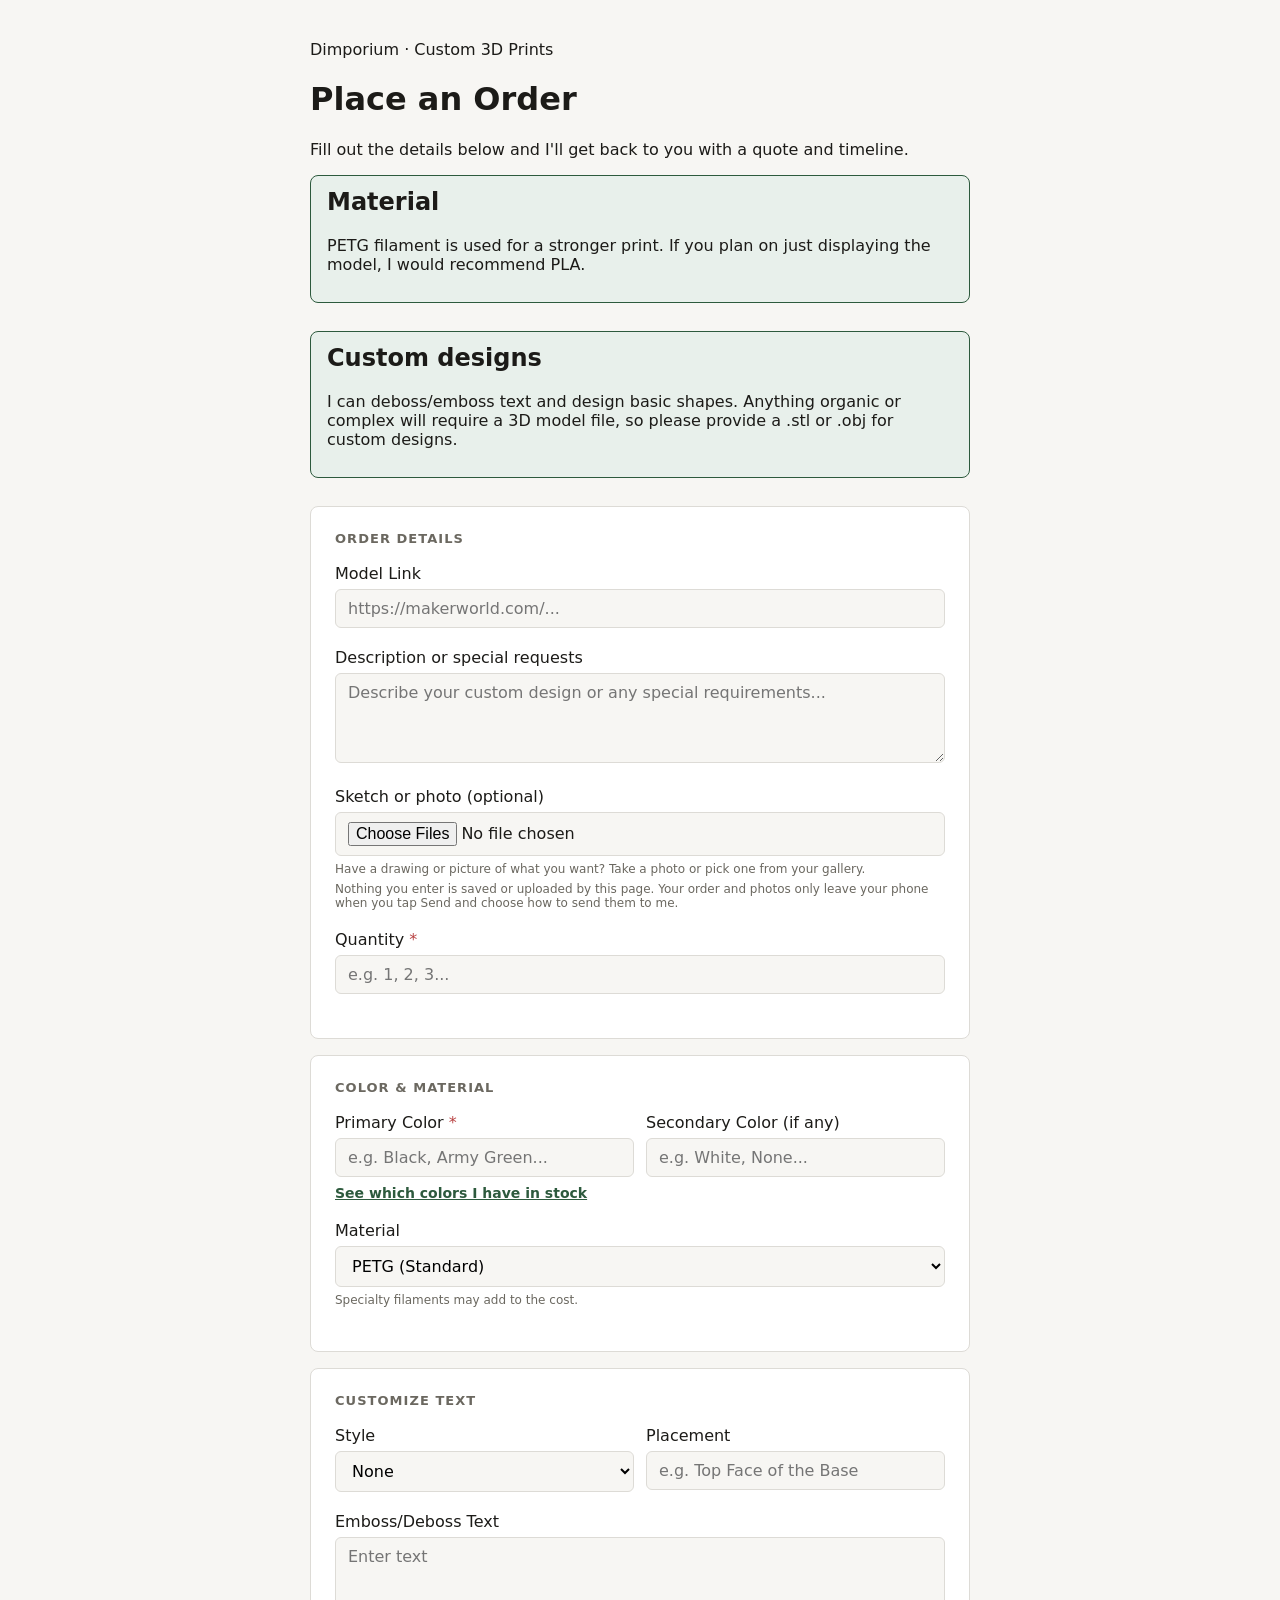
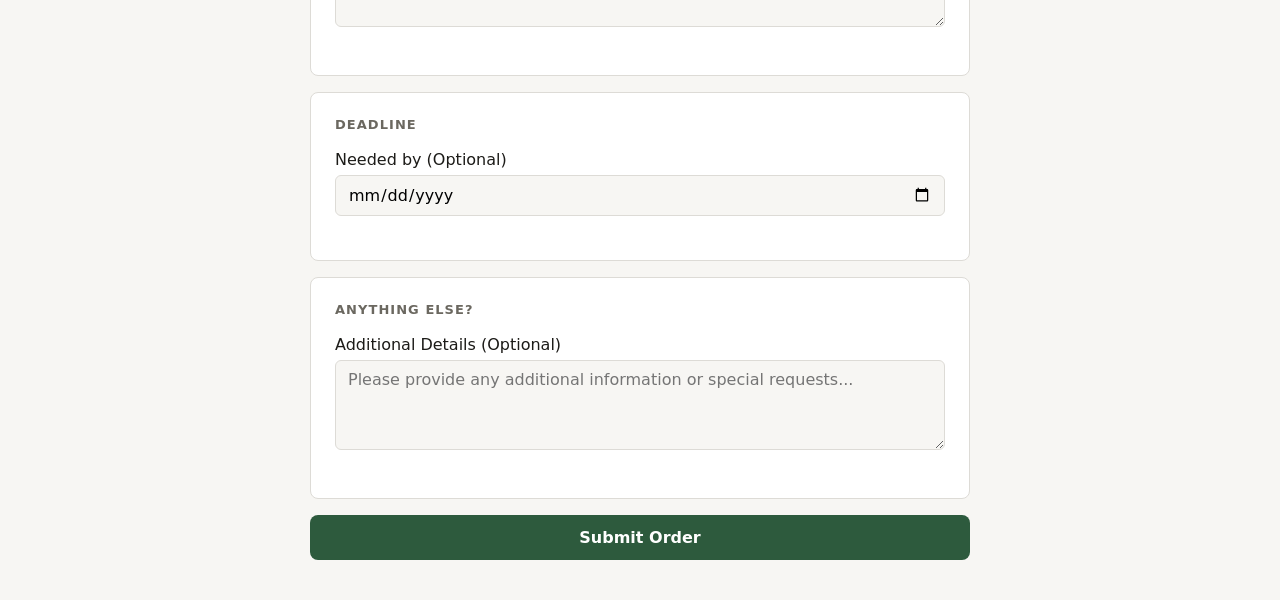
==== index.html @ b086b02b "Add in-stock colors page" ====
<!DOCTYPE html>
<html lang="en">

<head>
    <meta charset="UTF-8">
    <meta name="viewport" content="width=device-width, initial-scale=1.0">
    <title>Print Order</title>
    <link rel="stylesheet" href="style.css">
</head>


<body>
    <div class="container">
        <header>
            <span class="brand-name">Dimporium · Custom 3D Prints</span>
            <h1>Place an Order</h1>
            <p class="subtitle">Fill out the details below and I'll get back to you with a quote and timeline.</p>
        </header>




        <div class="notice">
            <h2>Material</h2>
            <p>PETG filament is used for a stronger print. If you plan on just displaying the model, I would
                recommend
                PLA.</p>
        </div>

        <div class="notice">
            <h2>Custom designs</h2>
            <p>I can deboss/emboss text and design basic shapes. Anything organic or complex will require a 3D model
                file, so please provide a .stl or .obj for custom designs.</p>
        </div>

        <form id="orderForm">
            <div class="card">
                <h2>Order Details</h2>

                <div class="field">
                    <label for="modelLink">Model Link</label>
                    <input type="url" id="modelLink" name="modelLink" placeholder="https://makerworld.com/...">
                </div>

                <div class="field">
                    <label for="description">Description or special requests</label>
                    <textarea id="description" name="description"
                        placeholder="Describe your custom design or any special requirements..."></textarea>
                </div>

                <div class="field">
                    <label for="sketch">Sketch or photo (optional)</label>
                    <input type="file" id="sketch" name="sketch" accept="image/*" multiple>
                    <p class="field-note">Have a drawing or picture of what you want? Take a photo or pick one from your
                        gallery.</p>
                    <p class="field-note">Nothing you enter is saved or uploaded by this page. Your order and photos
                        only
                        leave your phone when you tap Send and choose how to send them to me.</p>
                </div>

                <div class="field">
                    <label for="quantity">Quantity <span class="req">*</span></label>
                    <input type="text" id="quantity" name="quantity" placeholder="e.g. 1, 2, 3..." required>

                </div>
            </div>
            <div class="card">
                <h2>Color &amp; Material</h2>
                <div class="row">
                    <div class="field">
                        <label for="primaryColor">Primary Color <span class="req">*</span></label>
                        <input type="text" id="primaryColor" name="primaryColor" placeholder="e.g. Black, Army Green..."
                            required>
                    </div>

                    <div class="field">
                        <label for="secondaryColor">Secondary Color (if any)</label>
                        <input type="text" id="secondaryColor" name="secondaryColor" placeholder="e.g. White, None...">
                    </div>
                </div>

                <p class="field-note"><a href="colors.html" target="_blank">See which colors I have in stock</a></p>

                <div class="field">
                    <label for="material">Material</label>
                    <select id="material" name="material">
                        <option value="petg">PETG (Standard)</option>
                        <option value="pla">PLA (Display Pieces)</option>
                        <option value="silk">Silk (Shiny Finish)</option>
                        <option value="glow">Glow in the Dark</option>
                        <option value="other">Other (Specify in Description)</option>
                    </select>
                    <p class="field-note">Specialty filaments may add to the cost.</p>
                </div>

            </div>
            <div class="card">
                <h2>Customize Text</h2>

                <div class="row">
                    <div class="field">
                        <label for="textStyle">Style</label>
                        <select id="textStyle" name="textStyle">
                            <option value="none">None</option>
                            <option value="emboss">Emboss</option>
                            <option value="deboss">Deboss</option>
                        </select>
                    </div>

                    <div class="field">
                        <label for="Placement">Placement</label>
                        <input type="text" id="Placement" name="Placement" placeholder="e.g. Top Face of the Base">
                    </div>
                </div>

                <div class="field">
                    <label for="embossText">Emboss/Deboss Text</label>
                    <textarea id="embossText" name="embossText" placeholder="Enter text"></textarea>
                </div>
            </div>

            <div class="card">
                <h2>Deadline</h2>

                <div class="field">
                    <label for="deadline">Needed by (Optional)</label>
                    <input type="date" id="deadline" name="deadline">
                </div>
            </div>

            <div class="card">
                <h2>Anything Else?</h2>
                <div class="field">
                    <label for="otherNotes">Additional Details (Optional)</label>
                    <textarea id="otherNotes" name="otherNotes"
                        placeholder="Please provide any additional information or special requests..."></textarea>
                </div>
            </div>


            <button type="submit">Submit Order</button>
        </form>
        <div id="successScreen" class="success" hidden>
            <h2>Your order summary is ready</h2>
            <p>Tap <strong>Send Order</strong>, choose your email app, and send it to <strong>
                    dimporium3d@gmail.com</strong></p>
            <pre id="summaryText"></pre>
            <button type="button" id="sendBtn">Send Order</button>
            <button type="button" id="copyBtn" class="btn-secondary">Copy Summary</button>
            <button type="button" id="resetBtn" class="btn-secondary">Start a new order</button>
        </div>
    </div>
    <script src="script.js"></script>
</body>

</html>
---- style.css ----
:root {
    --bg: #f7f6f3;
    --surface: #ffffff;
    --border: #dddbd6;
    --text: #1c1b18;
    --muted: #6b6860;
    --accent: #2d5a3d;
    --danger: #b84040;
    --accent-light: #e8f0eb;
    --warning: #9a6b00;
    color-scheme: light dark;
}

body {
    font-family: system-ui, sans-serif;
    background: var(--bg);
    color: var(--text);
    margin: 0;
    padding: 40px 16px;
}

.container {
    max-width: 660px;
    margin: 0 auto;
}

.card {
    background: var(--surface);
    border: 1px solid var(--border);
    border-radius: 8px;
    padding: 24px;
    margin-bottom: 16px;
}

.card h2 {
    margin: 0 0 18px;
    font-size: 13px;
    text-transform: uppercase;
    letter-spacing: 0.08em;
    color: var(--muted);
}

.field {
    margin-bottom: 20px;
}

label {
    display: block;
    font-weight: 500;
    margin-bottom: 6px;
}

input,
select,
textarea {
    width: 100%;
    font: inherit;
    padding: 9px 12px;
    border: 1px solid var(--border);
    border-radius: 6px;
    background: var(--bg);
    box-sizing: border-box;
}

textarea {
    min-height: 90px;
    resize: vertical;
}


button {
    width: 100%;
    background: var(--accent);
    color: #ffffff;
    border: none;
    border-radius: 8px;
    padding: 13px;
    font: inherit;
    font-weight: 600;
    cursor: pointer;
}

.notice {
    background: var(--accent-light);
    border: 1px solid var(--accent);
    border-radius: 8px;
    padding: 12px 16px;
    margin-bottom: 28px;
}

.notice h2 {
    margin-top: 0;
}

.row {
    display: grid;
    grid-template-columns: 1fr 1fr;
    gap: 12px;
}

@media (max-width: 480px) {
    .row {
        grid-template-columns: 1fr;
    }
}

.req {
    color: var(--danger);
}

.field-note {
    font-size: 12px;
    color: var(--muted);
    margin: 6px 0 0;
}

.success pre {
    text-align: left;
    background: var(--bg);
    border: 1px solid var(--border);
    border-radius: 6px;
    padding: 16px;
    font-size: 13px;
    white-space: pre-wrap;
}

.success {
    text-align: center;
    background: var(--surface);
    border: 1px solid var(--border);
    border-radius: 8px;
    padding: 24px;
    margin-bottom: 16px;
}

.success h2 {
    margin-top: 0;
}


.btn-secondary {
    background: none;
    color: var(--text);
    border: 1px solid var(--border);
    margin-top: 12px;
}

input:focus,
select:focus,
textarea:focus {
    outline: none;
    border-color: var(--accent);
    box-shadow: 0 0 0 3px color-mix(in srgb, var(--accent) 25%, transparent);
}

button:hover {
    opacity: 0.9;
}

@media (prefers-color-scheme: dark) {
    :root {
        --bg: #161614;
        --surface: #1f1f1c;
        --border: #2e2e2a;
        --text: #e8e6e0;
        --muted: #8a8880;
        --accent: #4a8a60;
        --accent-light: #1a2e22;
        --danger: #e06060;
        --warning: #9a6b00;
    }
}

.color-grid {
    display: grid;
    grid-template-columns: repeat(auto-fill, minmax(140px, 1fr));
    gap: 12px;
}

.color-item {
    border: 1px solid var(--border);
    border-radius: 8px;
    overflow: hidden;
    background: var(--bg);
}

.color-chip {
    height: 72px;
    border-bottom: 1px solid var(--border);
}

.color-name {
    font-weight: 600;
    margin: 10px 12px 2px;
}

.color-details {
    font-size: 12px;
    color: var(--muted);
    margin: 0 12px;
}

.level {
    display: inline-block;
    margin: 8px 12px 12px;
    padding: 2px 8px;
    border-radius: 999px;
    font-size: 12px;
    font-weight: 600;
}

.level-plenty {
    background: var(--accent-light);
    color: var(--accent);
}

.level-limited {
    background: color-mix(in srgb, var(--warning) 15%, transparent);
    color: var(--warning);
}

.level-low {
    background: color-mix(in srgb, var(--danger) 15%, transparent);
    color: var(--danger);
}

.back-link {
    display: block;
    text-align: center;
    color: var(--accent);
    font-weight: 600;
    margin: 8px 0 24px;
}

#updated {
    margin-bottom: 8px;
}

.row+.field-note {
    margin: -12px 0 20px;
    font-size: 14px;
    font-weight: 600;
}

.field-note a {
    color: var(--accent);
}
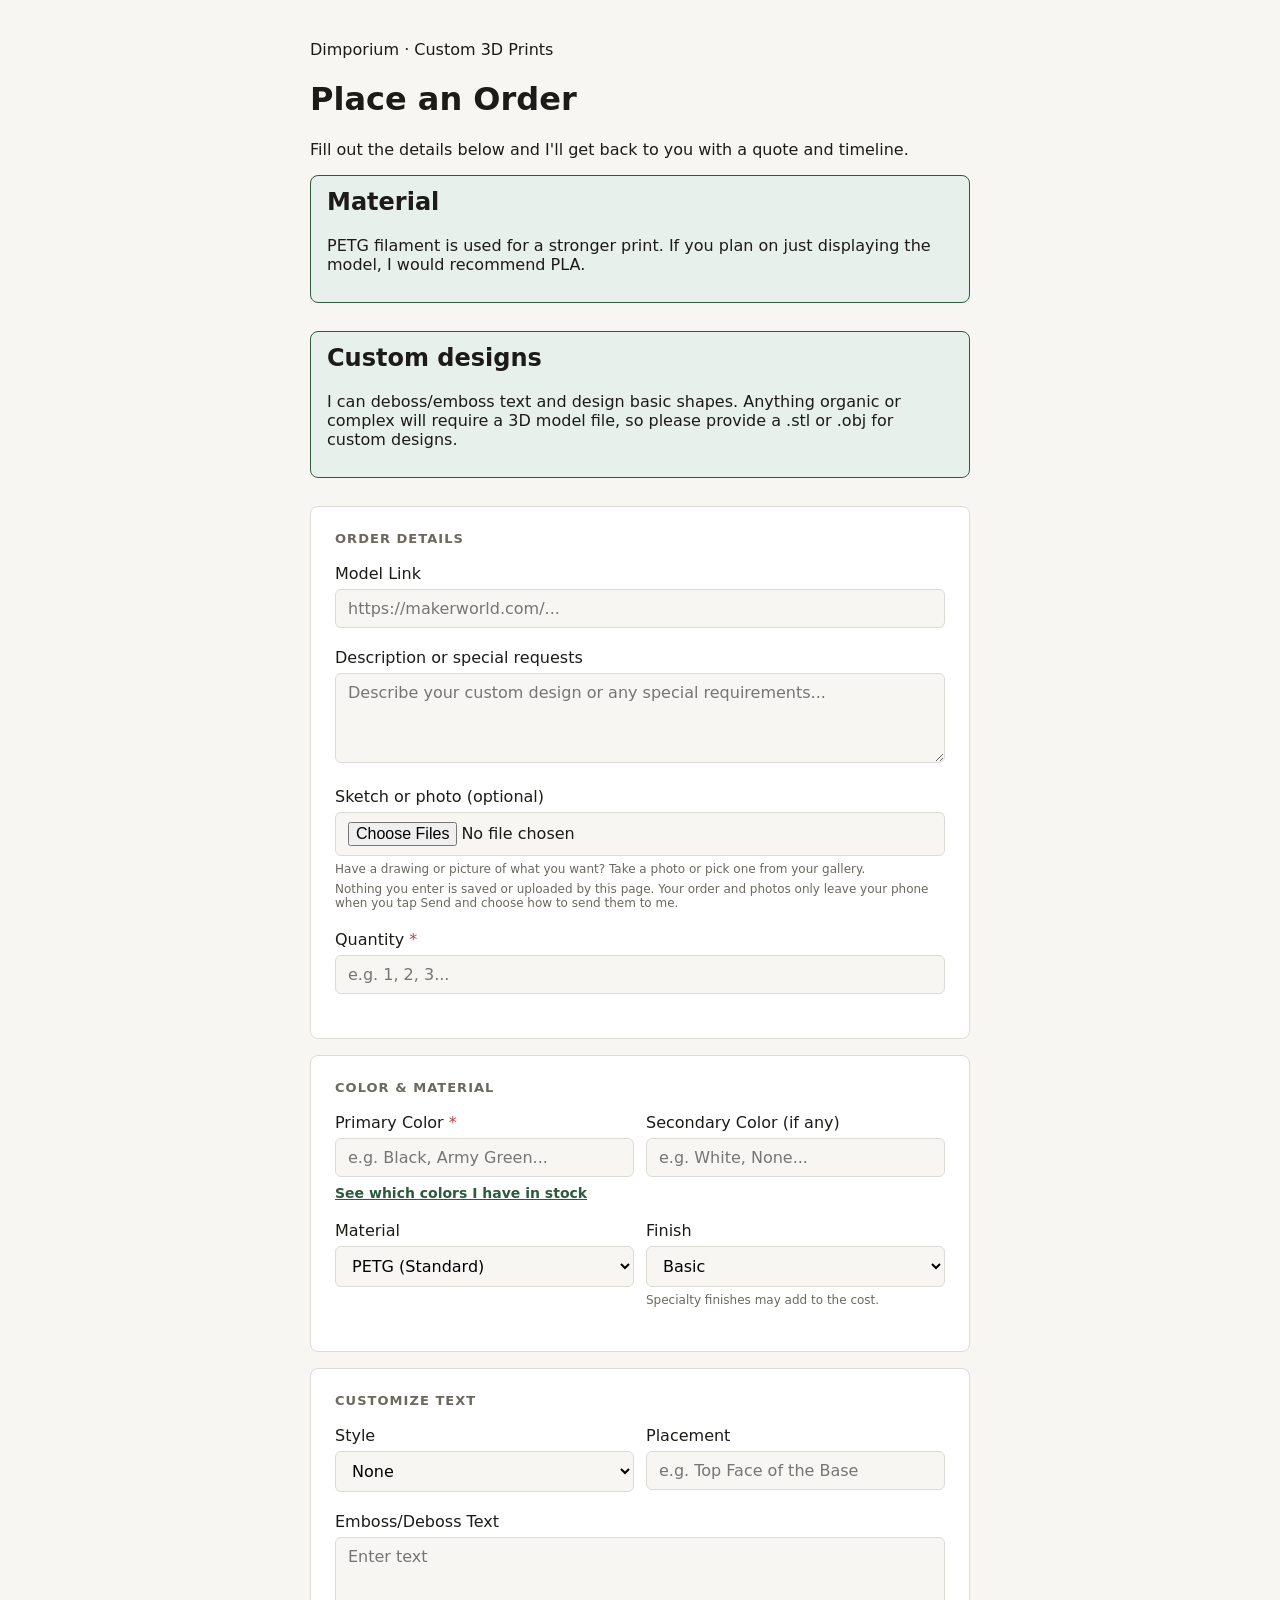
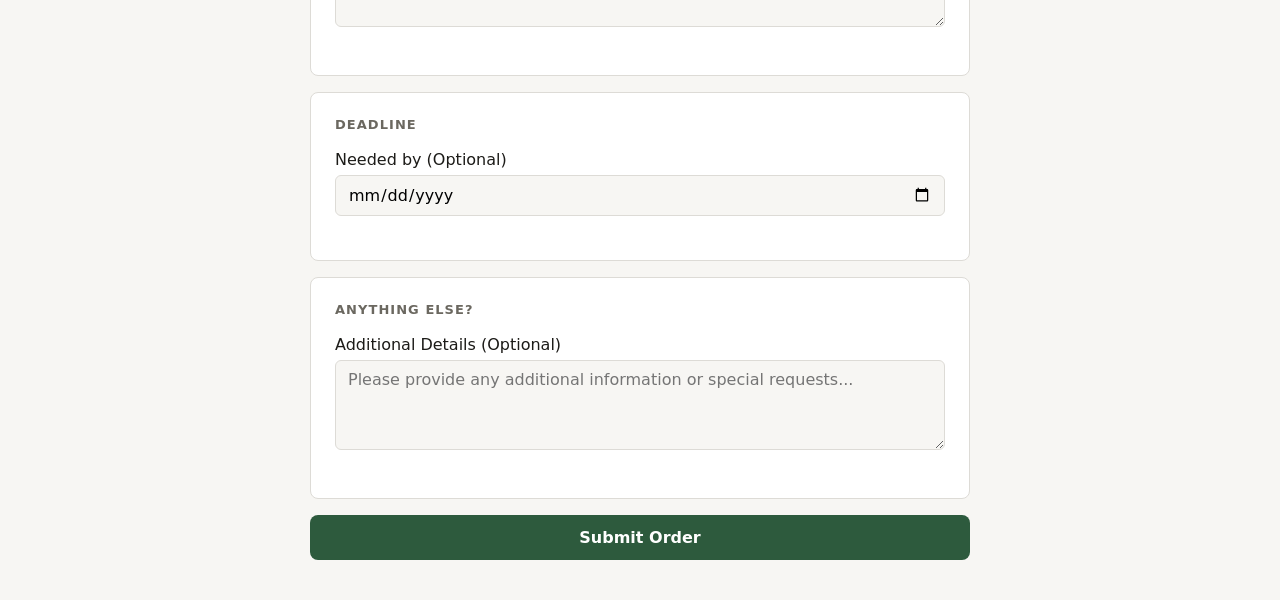
==== commit e599bf05: "Add finish to order form and color page" ====
--- a/index.html
+++ b/index.html
@@ -81,16 +81,28 @@
 
                 <p class="field-note"><a href="colors.html" target="_blank">See which colors I have in stock</a></p>
 
-                <div class="field">
-                    <label for="material">Material</label>
-                    <select id="material" name="material">
-                        <option value="petg">PETG (Standard)</option>
-                        <option value="pla">PLA (Display Pieces)</option>
-                        <option value="silk">Silk (Shiny Finish)</option>
-                        <option value="glow">Glow in the Dark</option>
-                        <option value="other">Other (Specify in Description)</option>
-                    </select>
-                    <p class="field-note">Specialty filaments may add to the cost.</p>
+                <div class="row">
+                    <div class="field">
+                        <label for="material">Material</label>
+                        <select id="material" name="material">
+                            <option value="petg">PETG (Standard)</option>
+                            <option value="pla">PLA (Display Pieces)</option>
+                            <option value="other">Other (Specify in Description)</option>
+                        </select>
+                    </div>
+                    <div class="field">
+                        <label for="finish">Finish</label>
+                        <select id="finish" name="finish">
+                            <option>Basic</option>
+                            <option>Matte</option>
+                            <option>Silk</option>
+                            <option>Glow</option>
+                            <option>Sparkle</option>
+                            <option>Marble</option>
+                            <option>Wood</option>
+                        </select>
+                        <p class="field-note">Specialty finishes may add to the cost.</p>
+                    </div>
                 </div>
 
             </div>
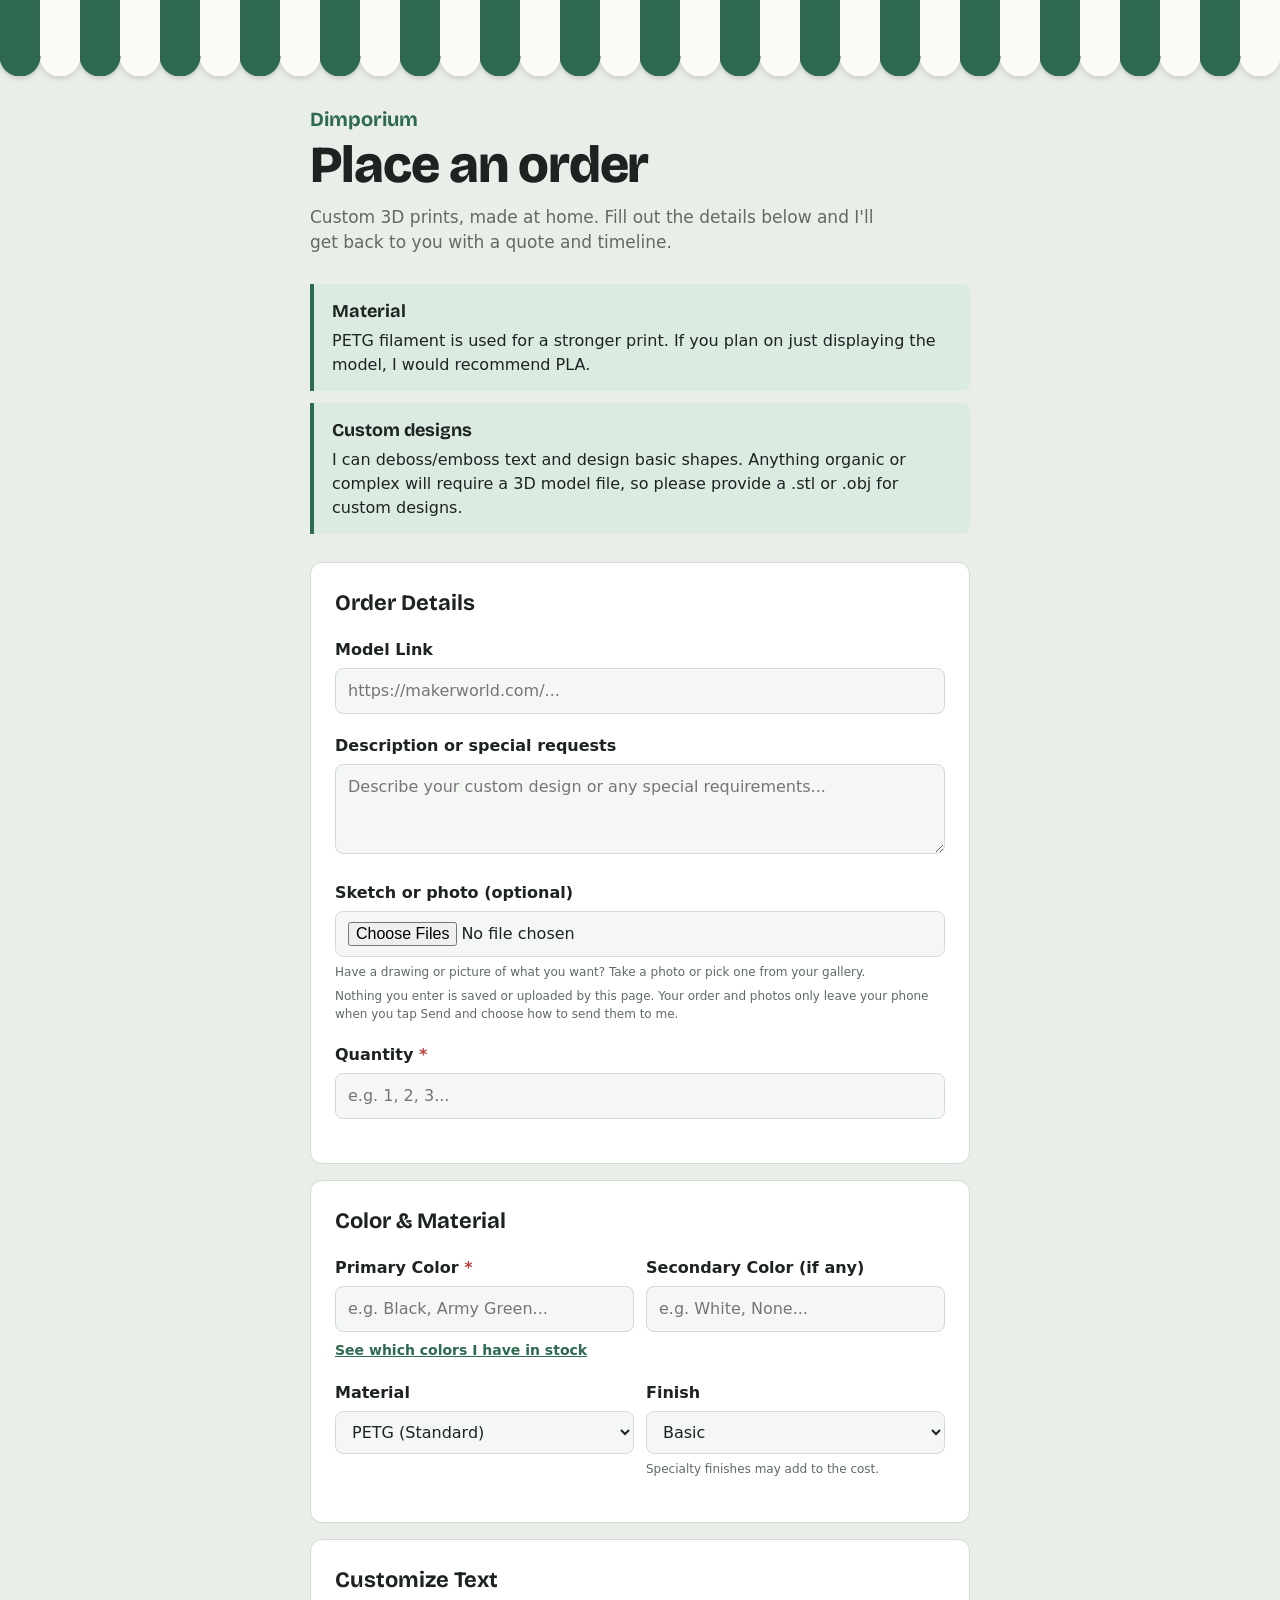
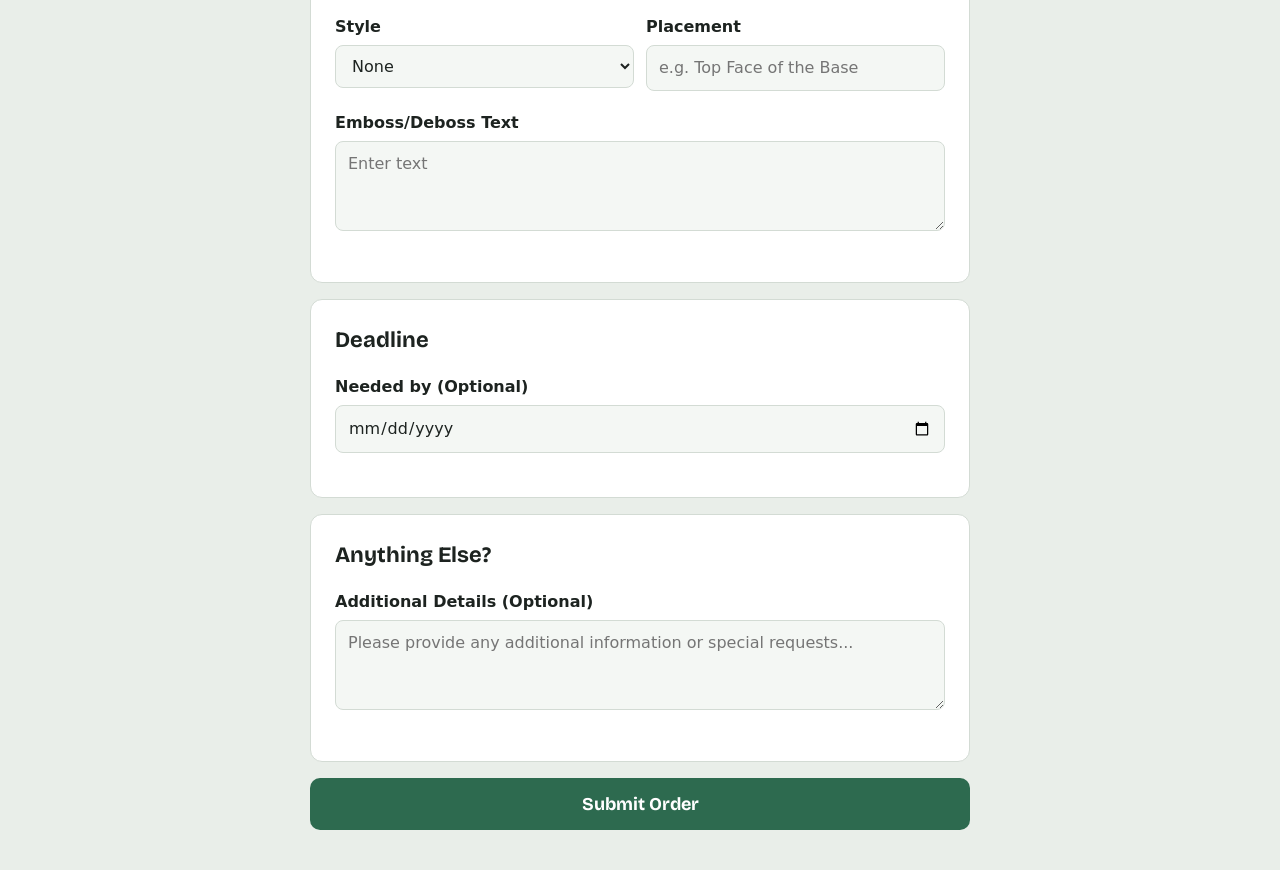
==== commit 50af3e99: "Change page design" ====
--- a/index.html
+++ b/index.html
@@ -5,16 +5,23 @@
     <meta charset="UTF-8">
     <meta name="viewport" content="width=device-width, initial-scale=1.0">
     <title>Print Order</title>
+    <link rel="preconnect" href="https://fonts.googleapis.com">
+    <link rel="preconnect" href="https://fonts.gstatic.com" crossorigin>
+    <link
+        href="https://fonts.googleapis.com/css2?family=Bricolage+Grotesque:opsz,wght@12..96,700;12..96,800&display=swap"
+        rel="stylesheet">
     <link rel="stylesheet" href="style.css">
 </head>
 
 
 <body>
+    <div class="awning" aria-hidden="true"></div>
     <div class="container">
         <header>
-            <span class="brand-name">Dimporium · Custom 3D Prints</span>
-            <h1>Place an Order</h1>
-            <p class="subtitle">Fill out the details below and I'll get back to you with a quote and timeline.</p>
+            <p class="brand-name">Dimporium</p>
+            <h1>Place an order</h1>
+            <p class="subtitle">Custom 3D prints, made at home. Fill out the details below and I'll get back to you with
+                a quote and timeline.</p>
         </header>
 
 
--- a/style.css
+++ b/style.css
@@ -1,43 +1,155 @@
 :root {
-    --bg: #f7f6f3;
+    --bg: #e9eee9;
     --surface: #ffffff;
-    --border: #dddbd6;
-    --text: #1c1b18;
-    --muted: #6b6860;
-    --accent: #2d5a3d;
+    --field: #f4f7f4;
+    --border: #d3dbd4;
+    --text: #1d2320;
+    --muted: #5f6b63;
+    --accent: #2d6a4f;
+    --accent-light: #dcebe2;
+    --awning: #2d6a4f;
+    --awning-light: #fbfaf5;
     --danger: #b84040;
-    --accent-light: #e8f0eb;
     --warning: #9a6b00;
+    --heading-font: "Bricolage Grotesque", system-ui, sans-serif;
     color-scheme: light dark;
+}
+
+@media (prefers-color-scheme: dark) {
+    :root {
+        --bg: #171b19;
+        --surface: #202623;
+        --field: #1a1f1c;
+        --border: #313a35;
+        --text: #e6ebe7;
+        --muted: #93a098;
+        --accent: #5fae86;
+        --accent-light: #1f3328;
+        --awning: #2d6a4f;
+        --awning-light: #d9ddd6;
+        --danger: #e06060;
+        --warning: #e0b040;
+    }
 }
 
 body {
     font-family: system-ui, sans-serif;
+    line-height: 1.5;
     background: var(--bg);
     color: var(--text);
     margin: 0;
-    padding: 40px 16px;
+}
+
+/* The shop awning from the Dimporium logo */
+.awning {
+    position: relative;
+    height: 56px;
+    background: repeating-linear-gradient(90deg,
+            var(--awning) 0 40px,
+            var(--awning-light) 40px 80px);
+    transform-origin: top;
+    animation: unroll 0.7s ease-out;
+}
+
+.awning::after {
+    content: "";
+    position: absolute;
+    top: 100%;
+    left: 0;
+    right: 0;
+    height: 20px;
+    background:
+        radial-gradient(circle at 20px 0, var(--awning) 20px, transparent 21px) 0 0 / 80px 20px repeat-x,
+        radial-gradient(circle at 60px 0, var(--awning-light) 20px, transparent 21px) 0 0 / 80px 20px repeat-x;
+    filter: drop-shadow(0 3px 2px rgb(0 0 0 / 0.12));
+}
+
+@keyframes unroll {
+    from {
+        transform: scaleY(0);
+    }
+
+    to {
+        transform: scaleY(1);
+    }
+}
+
+@media (prefers-reduced-motion: reduce) {
+    .awning {
+        animation: none;
+    }
 }
 
 .container {
     max-width: 660px;
     margin: 0 auto;
+    padding: 48px 16px 40px;
+}
+
+header {
+    margin-bottom: 28px;
+}
+
+.brand-name {
+    font-family: var(--heading-font);
+    font-weight: 700;
+    font-size: 20px;
+    color: var(--accent);
+    margin: 0;
+}
+
+h1 {
+    font-family: var(--heading-font);
+    font-weight: 800;
+    font-size: clamp(36px, 9vw, 52px);
+    line-height: 1.05;
+    letter-spacing: -0.02em;
+    margin: 4px 0 12px;
+}
+
+.subtitle {
+    font-size: 17px;
+    color: var(--muted);
+    margin: 0;
+    max-width: 34em;
 }
 
 .card {
     background: var(--surface);
     border: 1px solid var(--border);
-    border-radius: 8px;
+    border-radius: 12px;
     padding: 24px;
     margin-bottom: 16px;
 }
 
 .card h2 {
+    font-family: var(--heading-font);
+    font-weight: 700;
+    font-size: 22px;
     margin: 0 0 18px;
-    font-size: 13px;
-    text-transform: uppercase;
-    letter-spacing: 0.08em;
-    color: var(--muted);
+}
+
+.notice {
+    background: var(--accent-light);
+    border-left: 4px solid var(--accent);
+    border-radius: 0 8px 8px 0;
+    padding: 14px 18px;
+    margin-bottom: 12px;
+}
+
+.notice h2 {
+    font-family: var(--heading-font);
+    font-size: 18px;
+    margin: 0 0 4px;
+}
+
+.notice p {
+    margin: 0;
+}
+
+form,
+#colorList {
+    margin-top: 28px;
 }
 
 .field {
@@ -46,7 +158,7 @@
 
 label {
     display: block;
-    font-weight: 500;
+    font-weight: 600;
     margin-bottom: 6px;
 }
 
@@ -55,94 +167,17 @@
 textarea {
     width: 100%;
     font: inherit;
-    padding: 9px 12px;
-    border: 1px solid var(--border);
-    border-radius: 6px;
-    background: var(--bg);
+    padding: 10px 12px;
+    border: 1px solid var(--border);
+    border-radius: 8px;
+    background: var(--field);
+    color: var(--text);
     box-sizing: border-box;
 }
 
 textarea {
     min-height: 90px;
     resize: vertical;
-}
-
-
-button {
-    width: 100%;
-    background: var(--accent);
-    color: #ffffff;
-    border: none;
-    border-radius: 8px;
-    padding: 13px;
-    font: inherit;
-    font-weight: 600;
-    cursor: pointer;
-}
-
-.notice {
-    background: var(--accent-light);
-    border: 1px solid var(--accent);
-    border-radius: 8px;
-    padding: 12px 16px;
-    margin-bottom: 28px;
-}
-
-.notice h2 {
-    margin-top: 0;
-}
-
-.row {
-    display: grid;
-    grid-template-columns: 1fr 1fr;
-    gap: 12px;
-}
-
-@media (max-width: 480px) {
-    .row {
-        grid-template-columns: 1fr;
-    }
-}
-
-.req {
-    color: var(--danger);
-}
-
-.field-note {
-    font-size: 12px;
-    color: var(--muted);
-    margin: 6px 0 0;
-}
-
-.success pre {
-    text-align: left;
-    background: var(--bg);
-    border: 1px solid var(--border);
-    border-radius: 6px;
-    padding: 16px;
-    font-size: 13px;
-    white-space: pre-wrap;
-}
-
-.success {
-    text-align: center;
-    background: var(--surface);
-    border: 1px solid var(--border);
-    border-radius: 8px;
-    padding: 24px;
-    margin-bottom: 16px;
-}
-
-.success h2 {
-    margin-top: 0;
-}
-
-
-.btn-secondary {
-    background: none;
-    color: var(--text);
-    border: 1px solid var(--border);
-    margin-top: 12px;
 }
 
 input:focus,
@@ -153,24 +188,96 @@
     box-shadow: 0 0 0 3px color-mix(in srgb, var(--accent) 25%, transparent);
 }
 
+button {
+    width: 100%;
+    background: var(--accent);
+    color: #ffffff;
+    border: none;
+    border-radius: 10px;
+    padding: 15px;
+    font-family: var(--heading-font);
+    font-size: 18px;
+    font-weight: 700;
+    cursor: pointer;
+}
+
 button:hover {
     opacity: 0.9;
 }
 
-@media (prefers-color-scheme: dark) {
-    :root {
-        --bg: #161614;
-        --surface: #1f1f1c;
-        --border: #2e2e2a;
-        --text: #e8e6e0;
-        --muted: #8a8880;
-        --accent: #4a8a60;
-        --accent-light: #1a2e22;
-        --danger: #e06060;
-        --warning: #9a6b00;
-    }
-}
-
+button:focus-visible,
+a:focus-visible {
+    outline: 3px solid var(--accent);
+    outline-offset: 3px;
+}
+
+.btn-secondary {
+    background: none;
+    color: var(--text);
+    border: 1px solid var(--border);
+    font-family: inherit;
+    font-size: 16px;
+    font-weight: 600;
+    margin-top: 12px;
+}
+
+.row {
+    display: grid;
+    grid-template-columns: 1fr 1fr;
+    gap: 12px;
+}
+
+@media (max-width: 480px) {
+    .row {
+        grid-template-columns: 1fr;
+    }
+}
+
+.req {
+    color: var(--danger);
+}
+
+.field-note {
+    font-size: 12px;
+    color: var(--muted);
+    margin: 6px 0 0;
+}
+
+.field-note a {
+    color: var(--accent);
+}
+
+.row+.field-note {
+    margin: -12px 0 20px;
+    font-size: 14px;
+    font-weight: 600;
+}
+
+.success {
+    text-align: center;
+    background: var(--surface);
+    border: 1px solid var(--border);
+    border-radius: 12px;
+    padding: 24px;
+    margin-top: 28px;
+}
+
+.success h2 {
+    font-family: var(--heading-font);
+    margin-top: 0;
+}
+
+.success pre {
+    text-align: left;
+    background: var(--field);
+    border: 1px solid var(--border);
+    border-radius: 8px;
+    padding: 16px;
+    font-size: 13px;
+    white-space: pre-wrap;
+}
+
+/* Colors in stock page */
 .color-grid {
     display: grid;
     grid-template-columns: repeat(auto-fill, minmax(140px, 1fr));
@@ -179,9 +286,9 @@
 
 .color-item {
     border: 1px solid var(--border);
-    border-radius: 8px;
+    border-radius: 10px;
     overflow: hidden;
-    background: var(--bg);
+    background: var(--field);
 }
 
 .color-chip {
@@ -224,24 +331,14 @@
     color: var(--danger);
 }
 
+#updated {
+    margin-bottom: 8px;
+}
+
 .back-link {
     display: block;
     text-align: center;
     color: var(--accent);
     font-weight: 600;
     margin: 8px 0 24px;
-}
-
-#updated {
-    margin-bottom: 8px;
-}
-
-.row+.field-note {
-    margin: -12px 0 20px;
-    font-size: 14px;
-    font-weight: 600;
-}
-
-.field-note a {
-    color: var(--accent);
 }
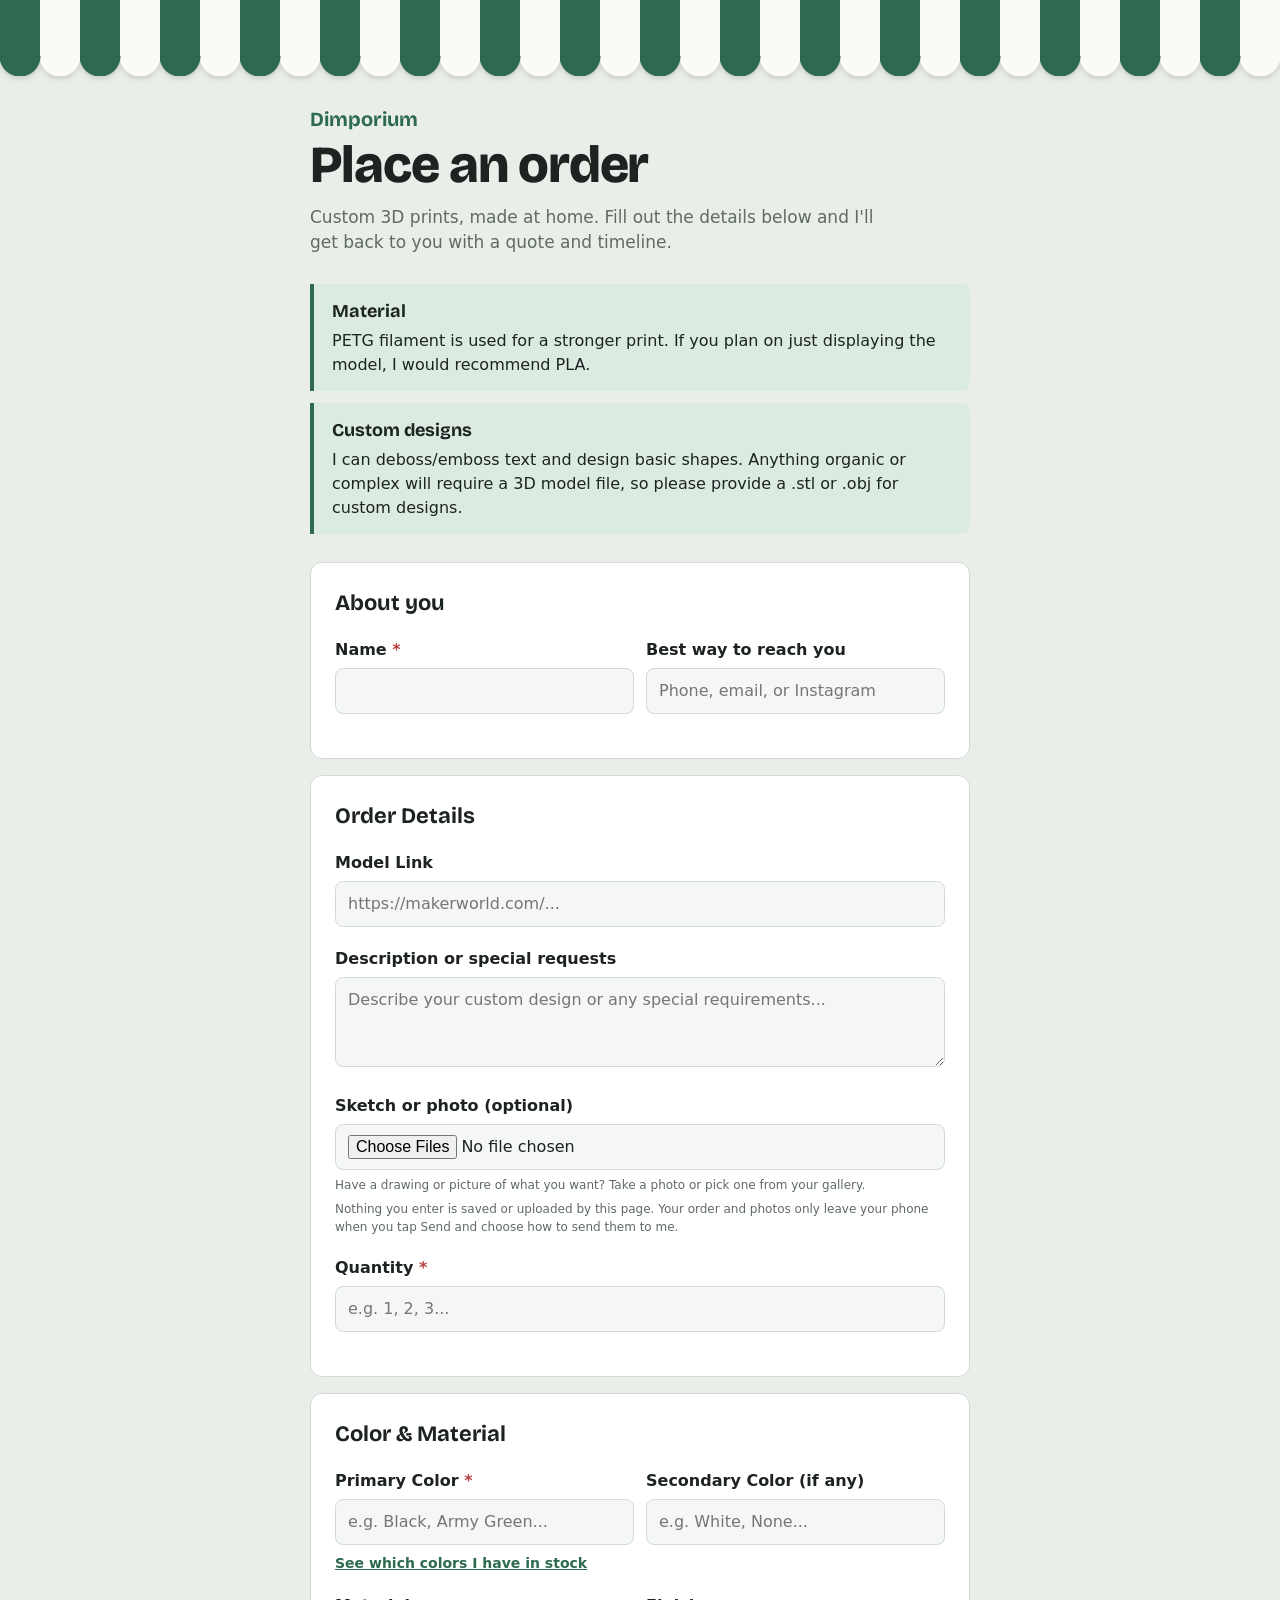
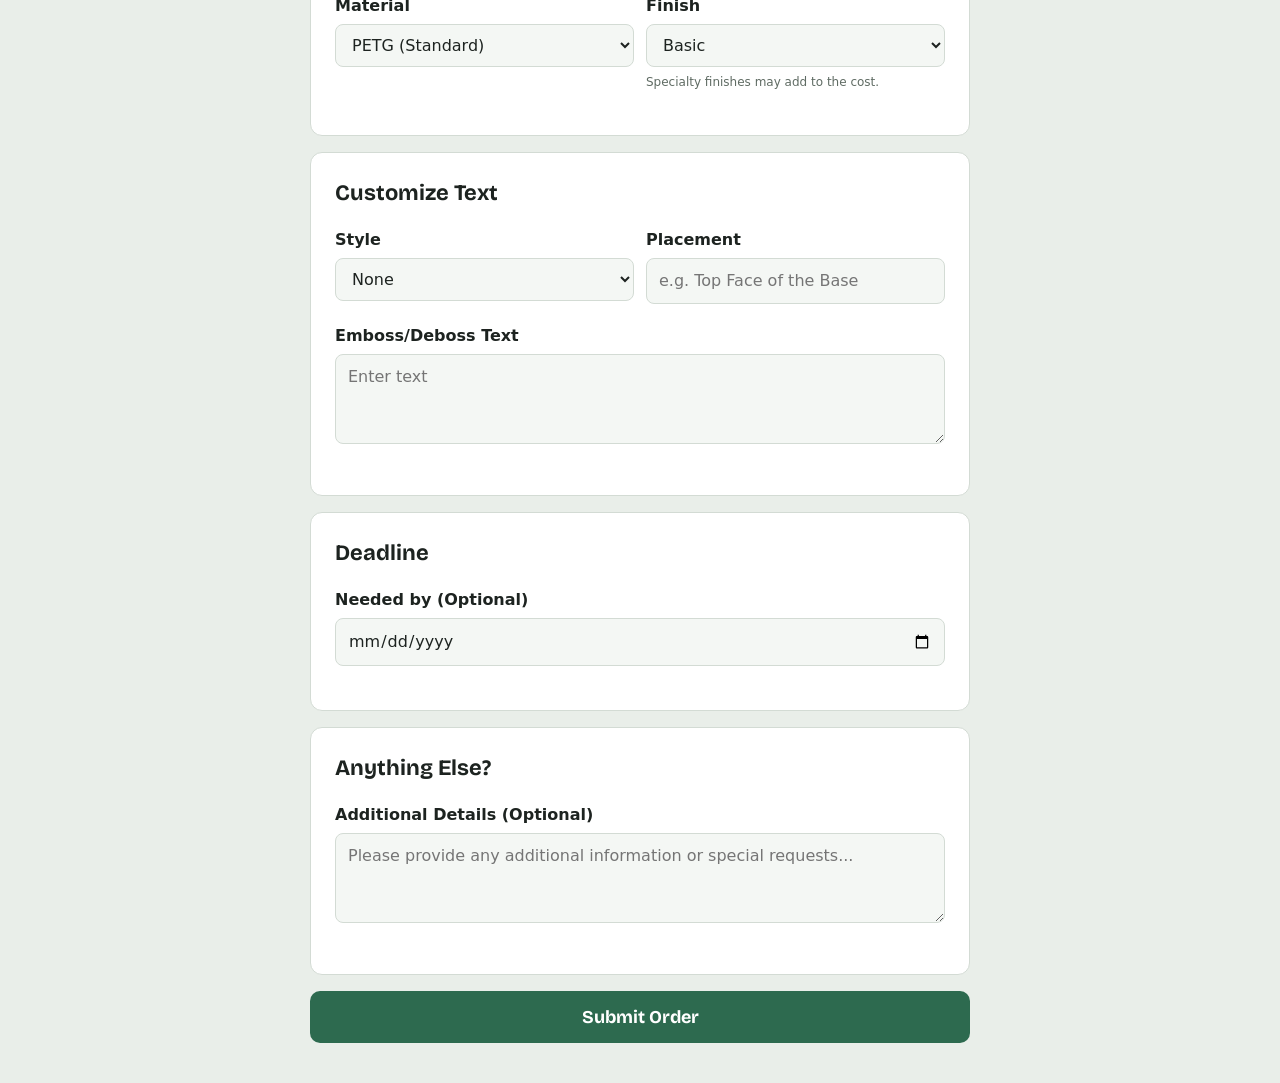
==== commit 2c328ffa: "Added contact field for customer" ====
--- a/index.html
+++ b/index.html
@@ -41,6 +41,20 @@
         </div>
 
         <form id="orderForm">
+            <div class="card">
+                <h2>About you</h2>
+                <div class="row">
+                    <div class="field">
+                        <label for="customerName">Name <span class="req">*</span></label>
+                        <input type="text" id="customerName" name="customerName" autocomplete="name" required>
+                    </div>
+                    <div class="field">
+                        <label for="contact">Best way to reach you</label>
+                        <input type="text" id="contact" name="contact" placeholder="Phone, email, or Instagram">
+                    </div>
+                </div>
+            </div>
+
             <div class="card">
                 <h2>Order Details</h2>
 
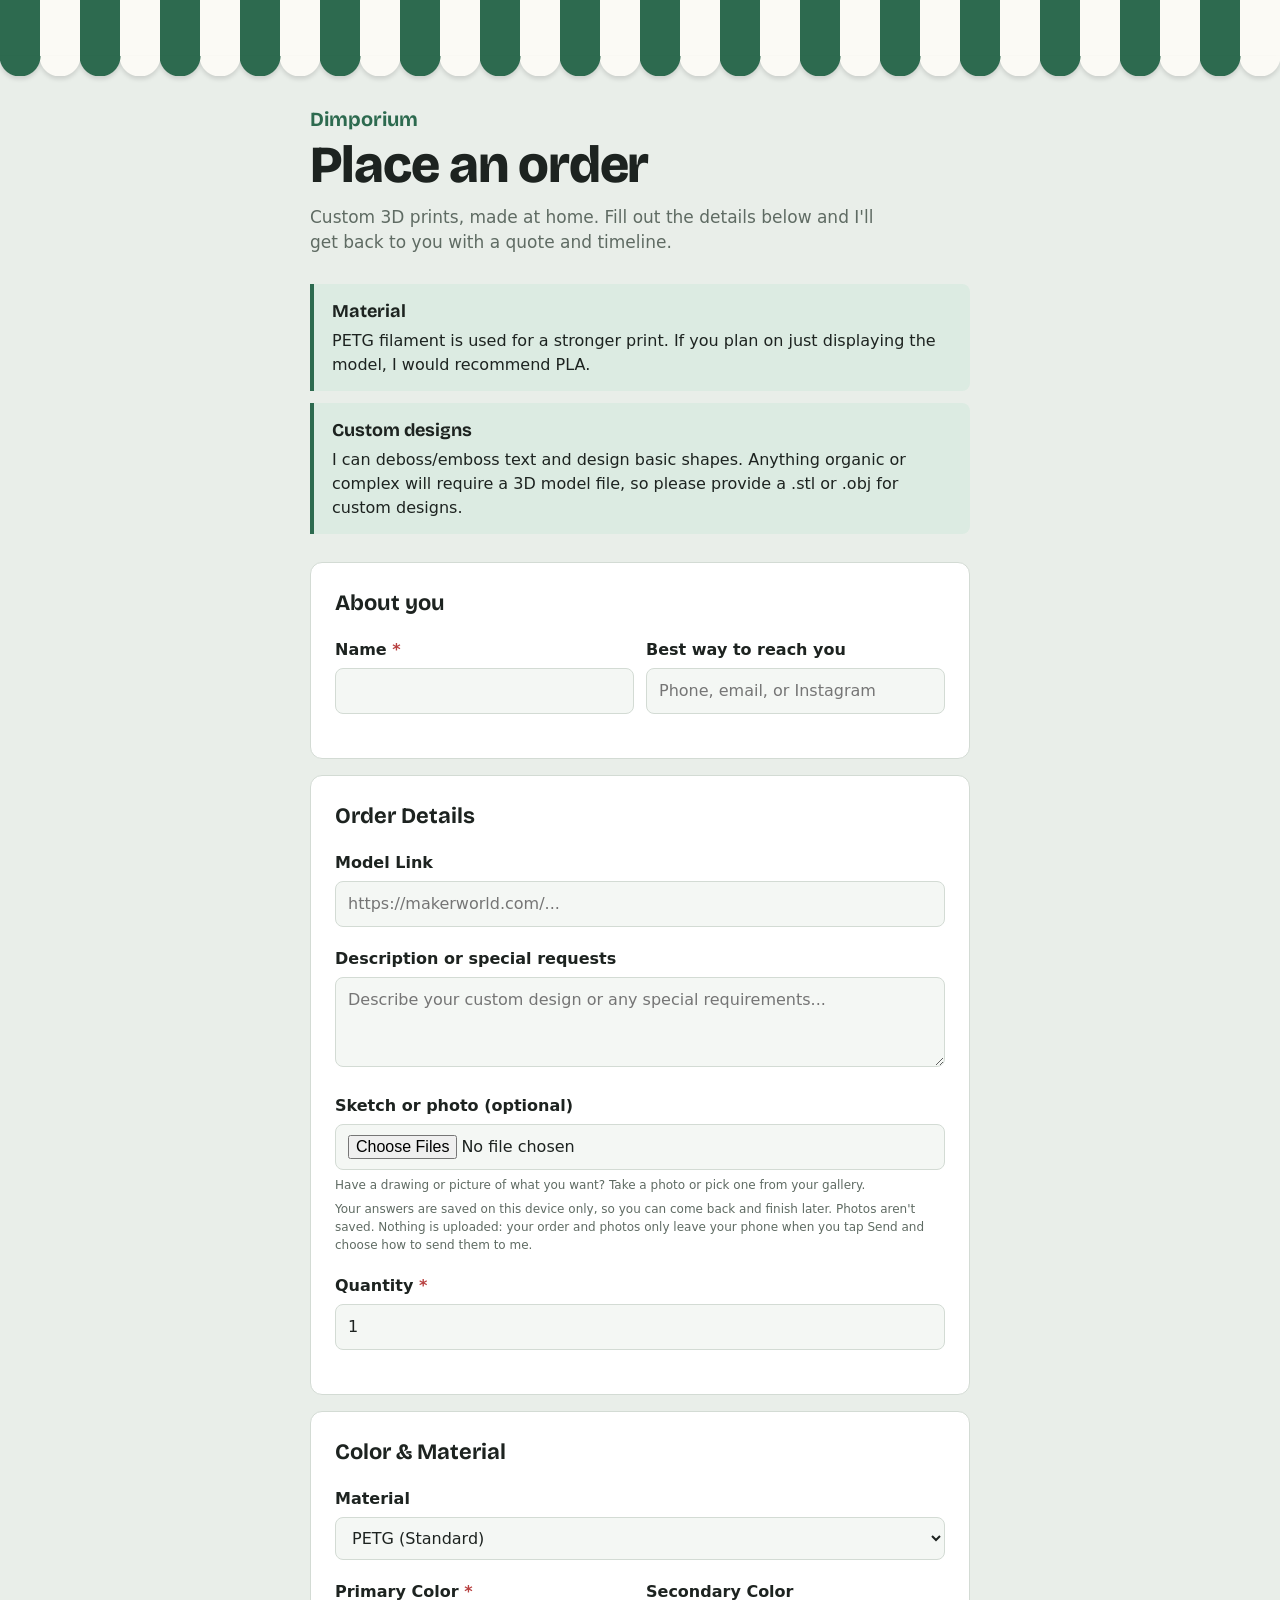
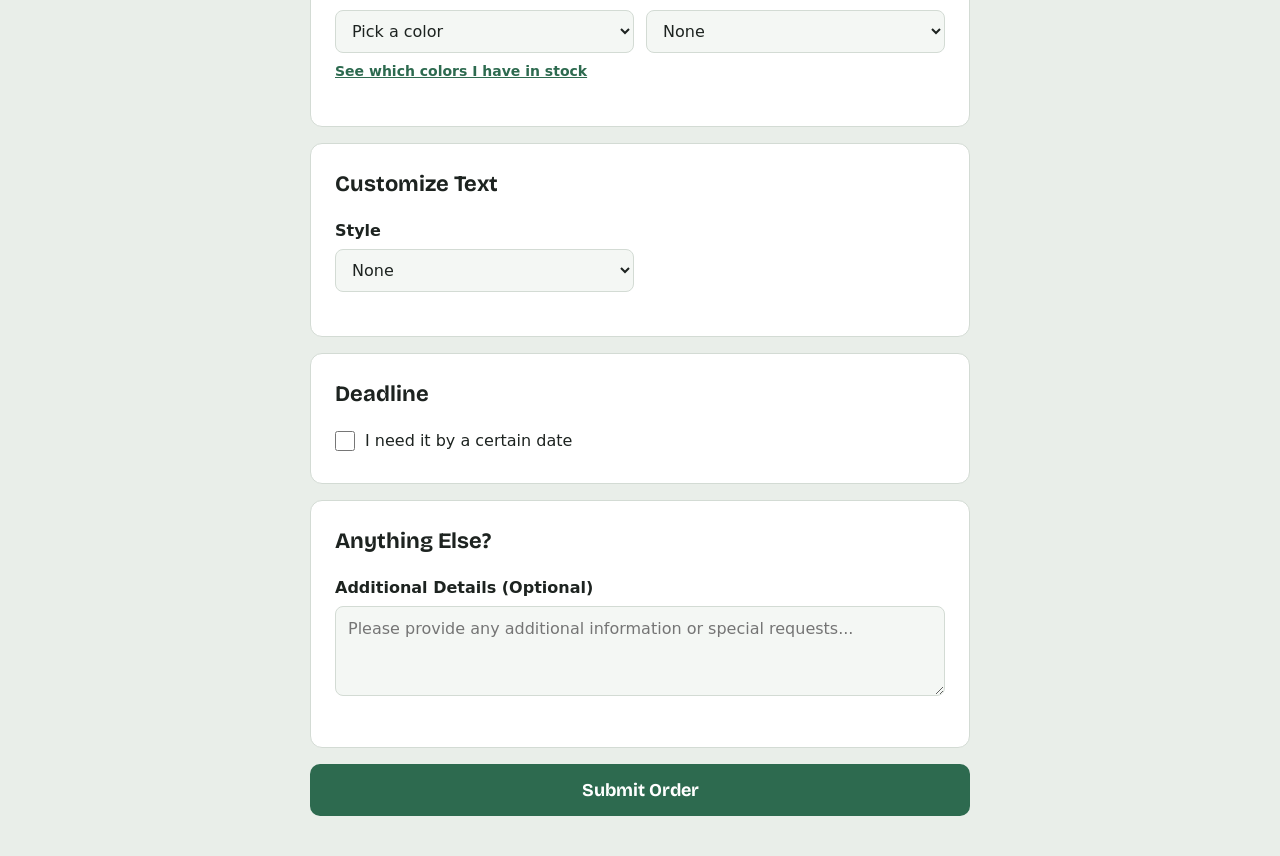
==== commit 581eca61: "Added in-stock color lists, optional deadline, and draft saving" ====
--- a/index.html
+++ b/index.html
@@ -74,58 +74,39 @@
                     <input type="file" id="sketch" name="sketch" accept="image/*" multiple>
                     <p class="field-note">Have a drawing or picture of what you want? Take a photo or pick one from your
                         gallery.</p>
-                    <p class="field-note">Nothing you enter is saved or uploaded by this page. Your order and photos
-                        only
-                        leave your phone when you tap Send and choose how to send them to me.</p>
+                    <p class="field-note">Your answers are saved on this device only, so you can come back and finish
+                        later. Photos aren't saved. Nothing is uploaded: your order and photos only leave your phone
+                        when you tap Send and choose how to send them to me.</p>
                 </div>
 
                 <div class="field">
                     <label for="quantity">Quantity <span class="req">*</span></label>
-                    <input type="text" id="quantity" name="quantity" placeholder="e.g. 1, 2, 3..." required>
+                    <input type="number" id="quantity" name="quantity" min="1" step="1" value="1" required>
 
                 </div>
             </div>
             <div class="card">
                 <h2>Color &amp; Material</h2>
+                <div class="field">
+                    <label for="material">Material</label>
+                    <select id="material" name="material">
+                        <option value="PETG">PETG (Standard)</option>
+                        <option value="PLA">PLA (Display Pieces)</option>
+                        <option value="Other">Other (Specify in Description)</option>
+                    </select>
+                </div>
+
                 <div class="row">
                     <div class="field">
                         <label for="primaryColor">Primary Color <span class="req">*</span></label>
-                        <input type="text" id="primaryColor" name="primaryColor" placeholder="e.g. Black, Army Green..."
-                            required>
+                        <select id="primaryColor" name="primaryColor" required></select>
                     </div>
-
                     <div class="field">
-                        <label for="secondaryColor">Secondary Color (if any)</label>
-                        <input type="text" id="secondaryColor" name="secondaryColor" placeholder="e.g. White, None...">
+                        <label for="secondaryColor">Secondary Color</label>
+                        <select id="secondaryColor" name="secondaryColor"></select>
                     </div>
                 </div>
-
                 <p class="field-note"><a href="colors.html" target="_blank">See which colors I have in stock</a></p>
-
-                <div class="row">
-                    <div class="field">
-                        <label for="material">Material</label>
-                        <select id="material" name="material">
-                            <option value="petg">PETG (Standard)</option>
-                            <option value="pla">PLA (Display Pieces)</option>
-                            <option value="other">Other (Specify in Description)</option>
-                        </select>
-                    </div>
-                    <div class="field">
-                        <label for="finish">Finish</label>
-                        <select id="finish" name="finish">
-                            <option>Basic</option>
-                            <option>Matte</option>
-                            <option>Silk</option>
-                            <option>Glow</option>
-                            <option>Sparkle</option>
-                            <option>Marble</option>
-                            <option>Wood</option>
-                        </select>
-                        <p class="field-note">Specialty finishes may add to the cost.</p>
-                    </div>
-                </div>
-
             </div>
             <div class="card">
                 <h2>Customize Text</h2>
@@ -154,9 +135,9 @@
 
             <div class="card">
                 <h2>Deadline</h2>
-
-                <div class="field">
-                    <label for="deadline">Needed by (Optional)</label>
+                <label class="checkbox"><input type="checkbox" id="hasDeadline"> I need it by a certain date</label>
+                <div class="field" hidden>
+                    <label for="deadline">Needed by</label>
                     <input type="date" id="deadline" name="deadline">
                 </div>
             </div>
--- a/style.css
+++ b/style.css
@@ -341,4 +341,23 @@
     color: var(--accent);
     font-weight: 600;
     margin: 8px 0 24px;
+}
+
+.checkbox {
+    display: flex;
+    align-items: center;
+    gap: 10px;
+    font-weight: 500;
+    cursor: pointer;
+}
+
+.checkbox input {
+    width: 20px;
+    height: 20px;
+    margin: 0;
+    accent-color: var(--accent);
+}
+
+.checkbox+.field {
+    margin: 16px 0 0;
 }
